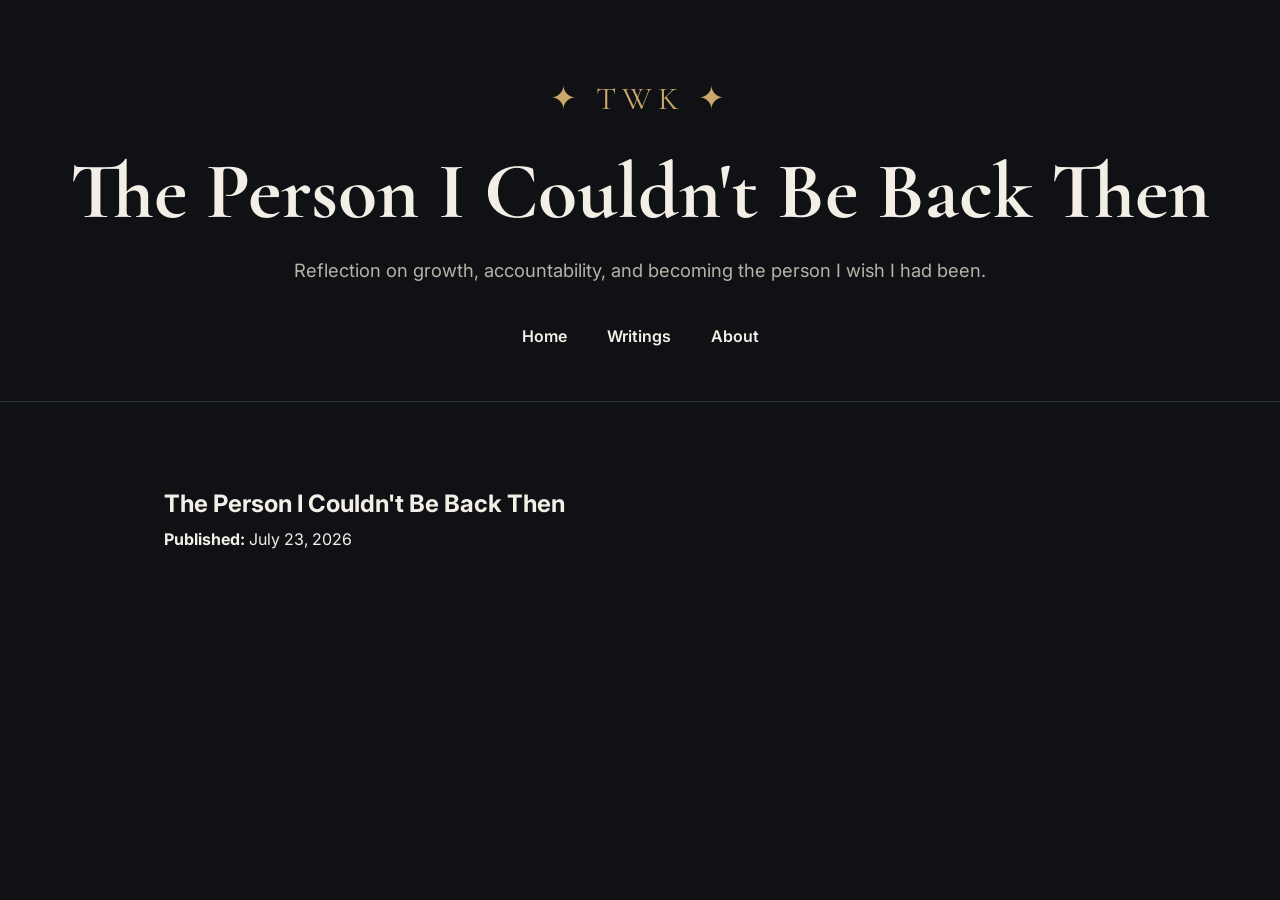
==== the-person-i-couldnt-be-back-then.html @ 956dfae2 "Add essay: The Person I Couldn't Be Back Then" ====
<!DOCTYPE html>

<html lang="en">

<head>

    <meta charset="UTF-8">

    <meta name="viewport" content="width=device-width, initial-scale=1.0">

    <title>The Person I Couldn't Be Back Then | The Weight of Knowing</title>

    <link rel="stylesheet" href="style.css">

</head>

<body>

<header class="site-header">

    <div class="brand-mark">✦ TWK ✦</div>

    <h1>The Person I Couldn't Be Back Then</h1>

    <p class="tagline">

        Reflection on growth, accountability, and becoming the person I wish I had been.

    </p>

    <nav>

        <a href="index.html">Home</a>

        <a href="writings.html">Writings</a>

        <a href="about.html">About</a>

    </nav>

</header>

<main>

<section class="essay">

<h2>The Person I Couldn't Be Back Then</h2>

<p><strong>Published:</strong> July 23, 2026</p>
---- style.css ----
/* ==========================================

   THE WEIGHT OF KNOWING v2.0

   Part A — Foundation, Header & Hero

========================================== */

@import url('https://fonts.googleapis.com/css2?family=Cormorant+Garamond:wght@500;600;700&family=Inter:wght@300;400;500;600;700&display=swap');

/* ---------- Brand Colors ---------- */

:root{

    --bg:#0f1115;

    --surface:#171a20;

    --border:#2a2f38;

    --text:#f3efe7;

    --muted:#b8b2a8;

    --accent:#caa76a;

    --accent-hover:#ddb97a;

}

/* ---------- Reset ---------- */

*{

    margin:0;

    padding:0;

    box-sizing:border-box;

}

html{

    scroll-behavior:smooth;

}

body{

    background:var(--bg);

    color:var(--text);

    font-family:'Inter',sans-serif;

    line-height:1.8;

}

/* ---------- Links ---------- */

a{

    text-decoration:none;

}

/* ---------- Header ---------- */

.site-header{

    text-align:center;

    padding:70px 20px 50px;

    border-bottom:1px solid var(--border);

}

.brand-mark{

    color:var(--accent);

    font-family:'Cormorant Garamond',serif;

    font-size:2rem;

    letter-spacing:6px;

    margin-bottom:20px;

}

.site-header h1{

    font-family:'Cormorant Garamond',serif;

    font-size:clamp(3rem,8vw,5rem);

    line-height:1.1;

    margin-bottom:18px;

}

.tagline{

    color:var(--muted);

    font-size:1.15rem;

    max-width:700px;

    margin:0 auto 35px;

}

/* ---------- Navigation ---------- */

nav{

    display:flex;

    justify-content:center;

    gap:40px;

}

nav a{

    color:var(--text);

    font-weight:600;

    transition:.3s;

}

nav a:hover{

    color:var(--accent);

}

/* ---------- Main ---------- */

main{

    max-width:1000px;

    margin:auto;

    padding:80px 24px;

}

/* ---------- Hero ---------- */

.hero{

    text-align:center;

    margin-bottom:100px;

}

.eyebrow{

    color:var(--accent);

    text-transform:uppercase;

    letter-spacing:4px;

    font-size:.85rem;

    font-weight:600;

    margin-bottom:28px;

}

.hero h2{

    font-family:'Cormorant Garamond',serif;

    font-size:clamp(3rem,9vw,5rem);

    line-height:1.15;

    margin-bottom:35px;

}

blockquote{

    max-width:760px;

    margin:0 auto 40px;

    font-family:'Cormorant Garamond',serif;

    font-size:1.8rem;

    font-style:italic;

    color:var(--accent);

}

.hero p{

    max-width:720px;

    margin:0 auto 45px;

    color:var(--muted);

    font-size:1.15rem;

}

/* ---------- Button ---------- */

.button{

    display:inline-block;

    background:var(--accent);

    color:#111;

    padding:16px 36px;

    border-radius:999px;

    font-weight:700;

    transition:.3s;

}

.button:hover{

    background:var(--accent-hover);

    transform:translateY(-3px);

}
.card {

    display: grid;

    grid-template-columns: 1.2fr 1fr;

    gap: 3rem;

    align-items: center;

    background: #17171d;

    border-radius: 18px;

    padding: 2rem;

    margin-top: 2rem;

}
/* Mobile responsiveness */

@media (max-width: 768px) {

    .hero,

    .card {

        grid-template-columns: 1fr;

        text-align: center;

    }

    .hero-image {

        order: -1;

    }

    .hero-image img,

    .card img {

        width: 100%;

        height: auto;

        display: block;

        margin: 0 auto;

    }

    h1 {

        font-size: 3rem;

    }

    h2 {

        font-size: 2.3rem;

    }

    nav {

        gap: 1.5rem;

    }

    .values {

        grid-template-columns: 1fr;

    }

    .button {

        display: inline-block;

    }

}
.card img {

    width: 100%;

    border-radius: 14px;

    display: block;

}

@media (max-width: 768px) {

    .card {

        grid-template-columns: 1fr;

    }

    .card img {

        margin-bottom: 1.5rem;

    }

}
.featured {

    margin-top: 5rem;

}

.values {

    margin-top: 5rem;

}

footer {

    margin-top: 6rem;

    text-align: center;

}

img{

    max-width:100%;

    height:auto;

    display:block;

}

.hero-image{

    margin-top:50px;

}

.hero-image img{

    border-radius:18px;

    width:100%;

    max-width:750px;

    margin:0 auto;

}

footer{

    border-top:1px solid var(--border);

    margin-top:80px;

    padding:40px 20px;

    text-align:center;

}

footer p{

    color:var(--muted);

}
.card a{

    color: var(--accent);

    font-weight: 600;

}

.card a:hover{

    color: var(--accent-hover);

}
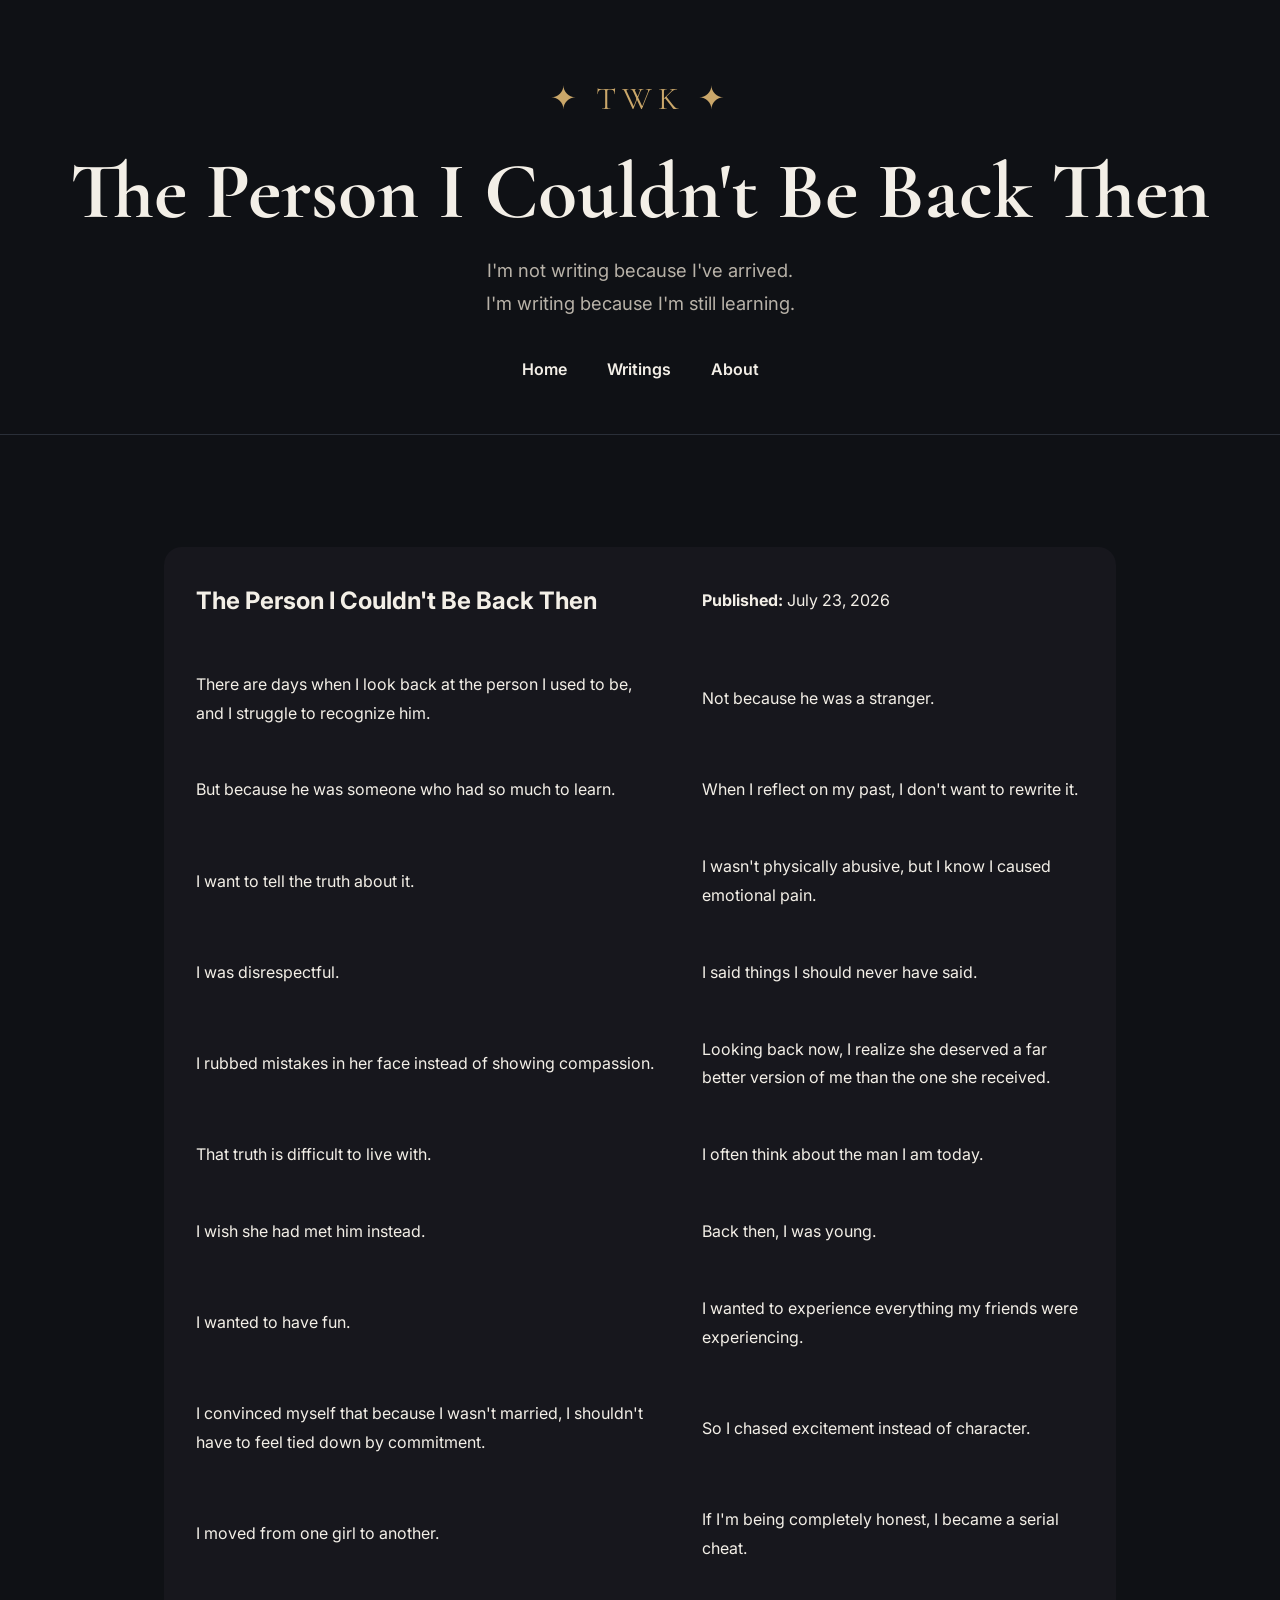
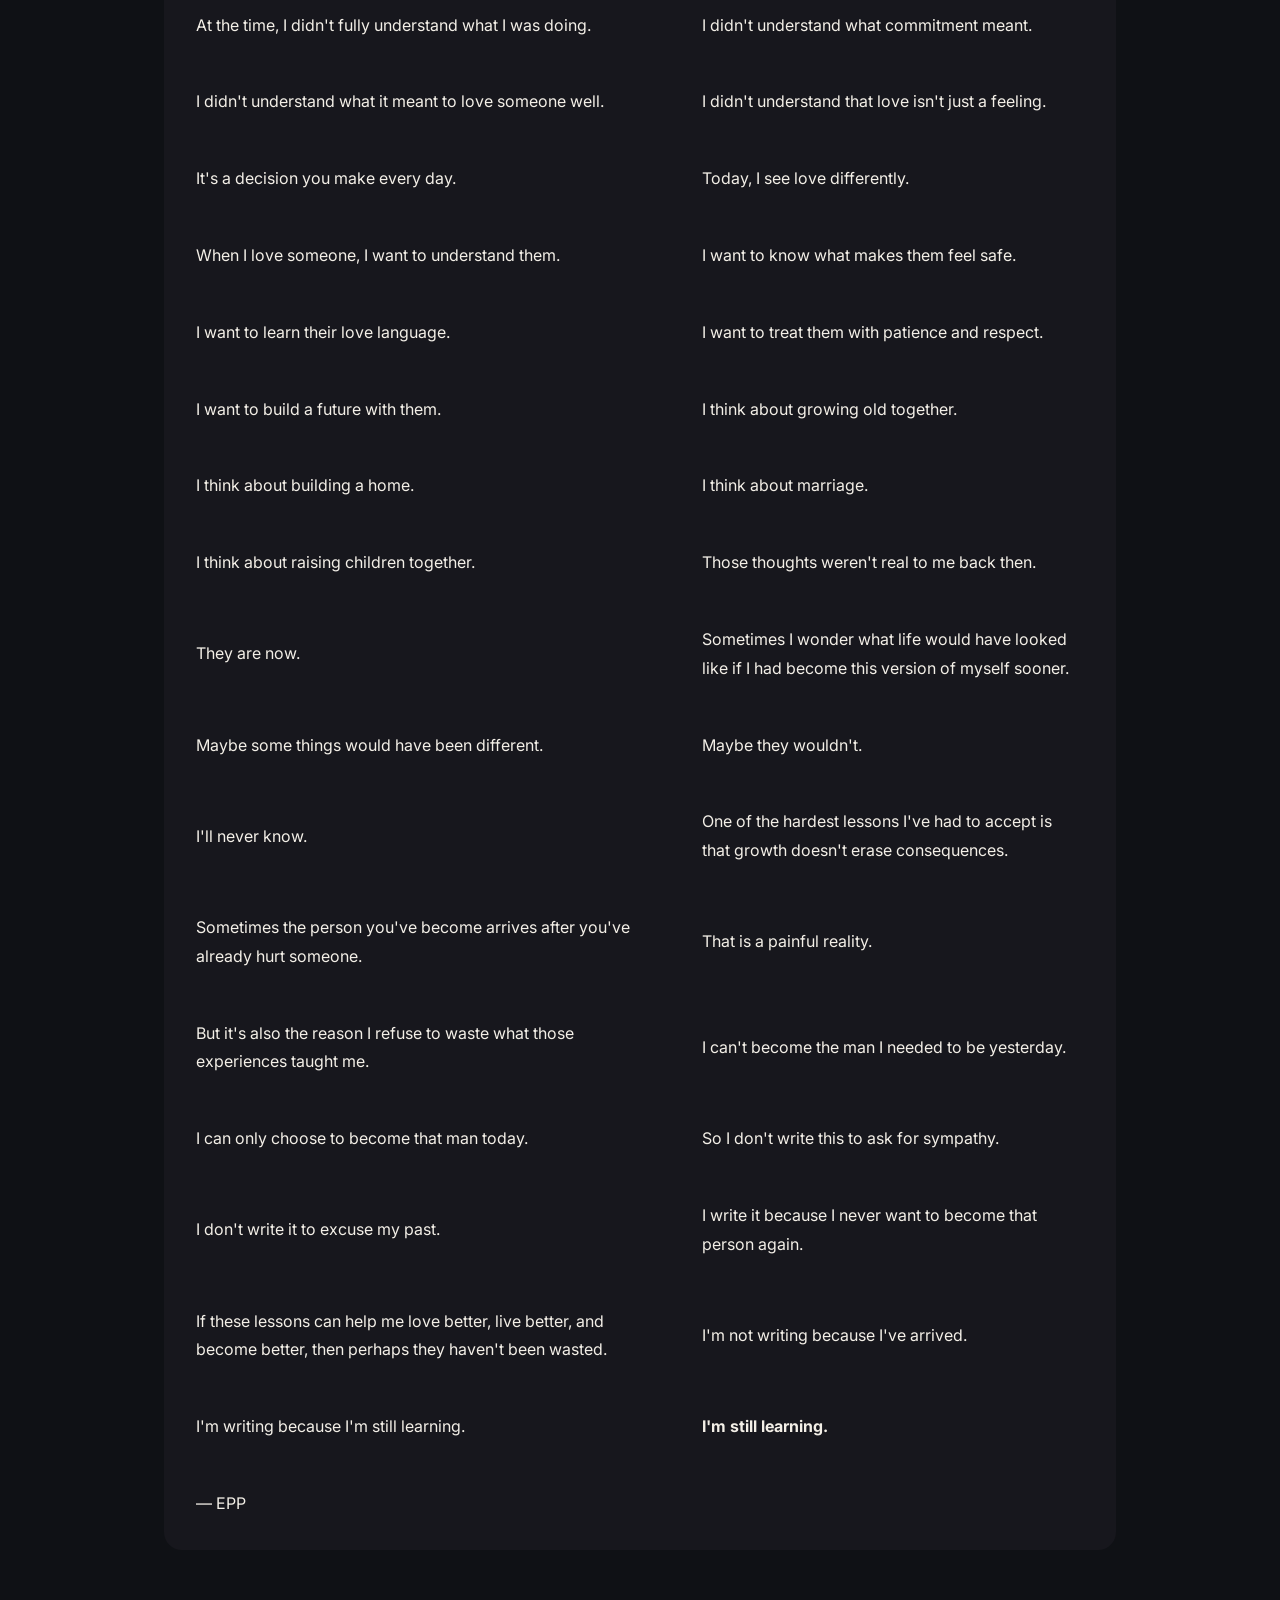
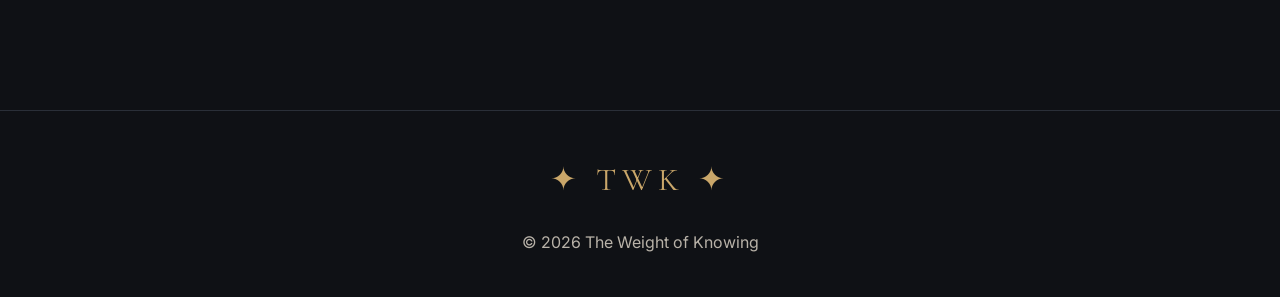
==== commit 1988ab10: "Complete The Person I Couldn't Be Back Then" ====
--- a/the-person-i-couldnt-be-back-then.html
+++ b/the-person-i-couldnt-be-back-then.html
@@ -24,7 +24,9 @@
 
     <p class="tagline">
 
-        Reflection on growth, accountability, and becoming the person I wish I had been.
+        I'm not writing because I've arrived.<br>
+
+        I'm writing because I'm still learning.
 
     </p>
 
@@ -42,8 +44,134 @@
 
 <main>
 
-<section class="essay">
+<section class="card">
 
 <h2>The Person I Couldn't Be Back Then</h2>
 
 <p><strong>Published:</strong> July 23, 2026</p>
+
+<p>There are days when I look back at the person I used to be, and I struggle to recognize him.</p>
+
+<p>Not because he was a stranger.</p>
+
+<p>But because he was someone who had so much to learn.</p>
+
+<p>When I reflect on my past, I don't want to rewrite it.</p>
+
+<p>I want to tell the truth about it.</p>
+
+<p>I wasn't physically abusive, but I know I caused emotional pain.</p>
+
+<p>I was disrespectful.</p>
+
+<p>I said things I should never have said.</p>
+
+<p>I rubbed mistakes in her face instead of showing compassion.</p>
+
+<p>Looking back now, I realize she deserved a far better version of me than the one she received.</p>
+
+<p>That truth is difficult to live with.</p>
+
+<p>I often think about the man I am today.</p>
+
+<p>I wish she had met him instead.</p>
+
+<p>Back then, I was young.</p>
+
+<p>I wanted to have fun.</p>
+
+<p>I wanted to experience everything my friends were experiencing.</p>
+
+<p>I convinced myself that because I wasn't married, I shouldn't have to feel tied down by commitment.</p>
+
+<p>So I chased excitement instead of character.</p>
+
+<p>I moved from one girl to another.</p>
+
+<p>If I'm being completely honest, I became a serial cheat.</p>
+
+<p>At the time, I didn't fully understand what I was doing.</p>
+
+<p>I didn't understand what commitment meant.</p>
+
+<p>I didn't understand what it meant to love someone well.</p>
+
+<p>I didn't understand that love isn't just a feeling.</p>
+
+<p>It's a decision you make every day.</p>
+
+<p>Today, I see love differently.</p>
+
+<p>When I love someone, I want to understand them.</p>
+
+<p>I want to know what makes them feel safe.</p>
+
+<p>I want to learn their love language.</p>
+
+<p>I want to treat them with patience and respect.</p>
+
+<p>I want to build a future with them.</p>
+
+<p>I think about growing old together.</p>
+
+<p>I think about building a home.</p>
+
+<p>I think about marriage.</p>
+
+<p>I think about raising children together.</p>
+
+<p>Those thoughts weren't real to me back then.</p>
+
+<p>They are now.</p>
+
+<p>Sometimes I wonder what life would have looked like if I had become this version of myself sooner.</p>
+
+<p>Maybe some things would have been different.</p>
+
+<p>Maybe they wouldn't.</p>
+
+<p>I'll never know.</p>
+
+<p>One of the hardest lessons I've had to accept is that growth doesn't erase consequences.</p>
+
+<p>Sometimes the person you've become arrives after you've already hurt someone.</p>
+
+<p>That is a painful reality.</p>
+
+<p>But it's also the reason I refuse to waste what those experiences taught me.</p>
+
+<p>I can't become the man I needed to be yesterday.</p>
+
+<p>I can only choose to become that man today.</p>
+
+<p>So I don't write this to ask for sympathy.</p>
+
+<p>I don't write it to excuse my past.</p>
+
+<p>I write it because I never want to become that person again.</p>
+
+<p>If these lessons can help me love better, live better, and become better, then perhaps they haven't been wasted.</p>
+
+<p>I'm not writing because I've arrived.</p>
+
+<p>I'm writing because I'm still learning.</p>
+
+<p><strong>I'm still learning.</strong></p>
+
+<p>— EPP</p>
+
+</section>
+
+</main>
+
+<footer>
+
+    <div class="brand-mark">✦ TWK ✦</div>
+
+    <p>© 2026 The Weight of Knowing</p>
+
+</footer>
+
+</body>
+
+</html>
